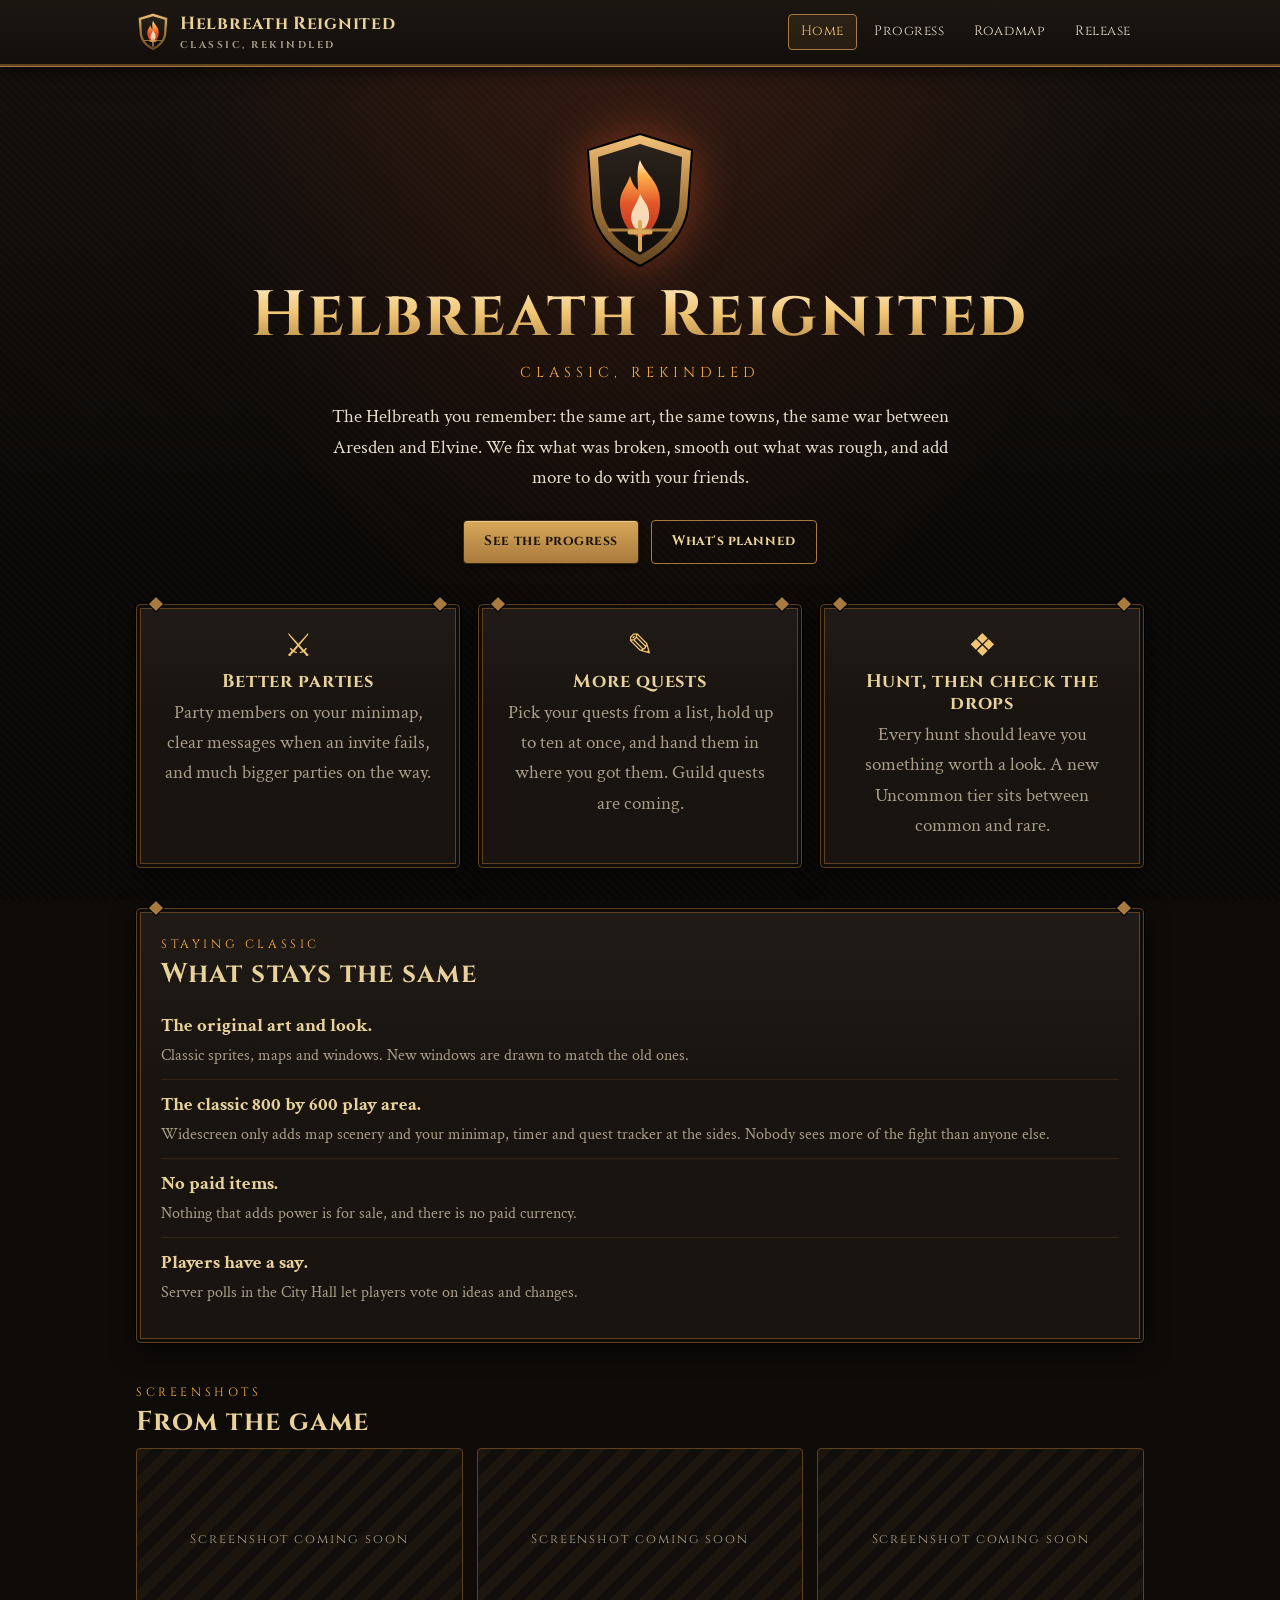
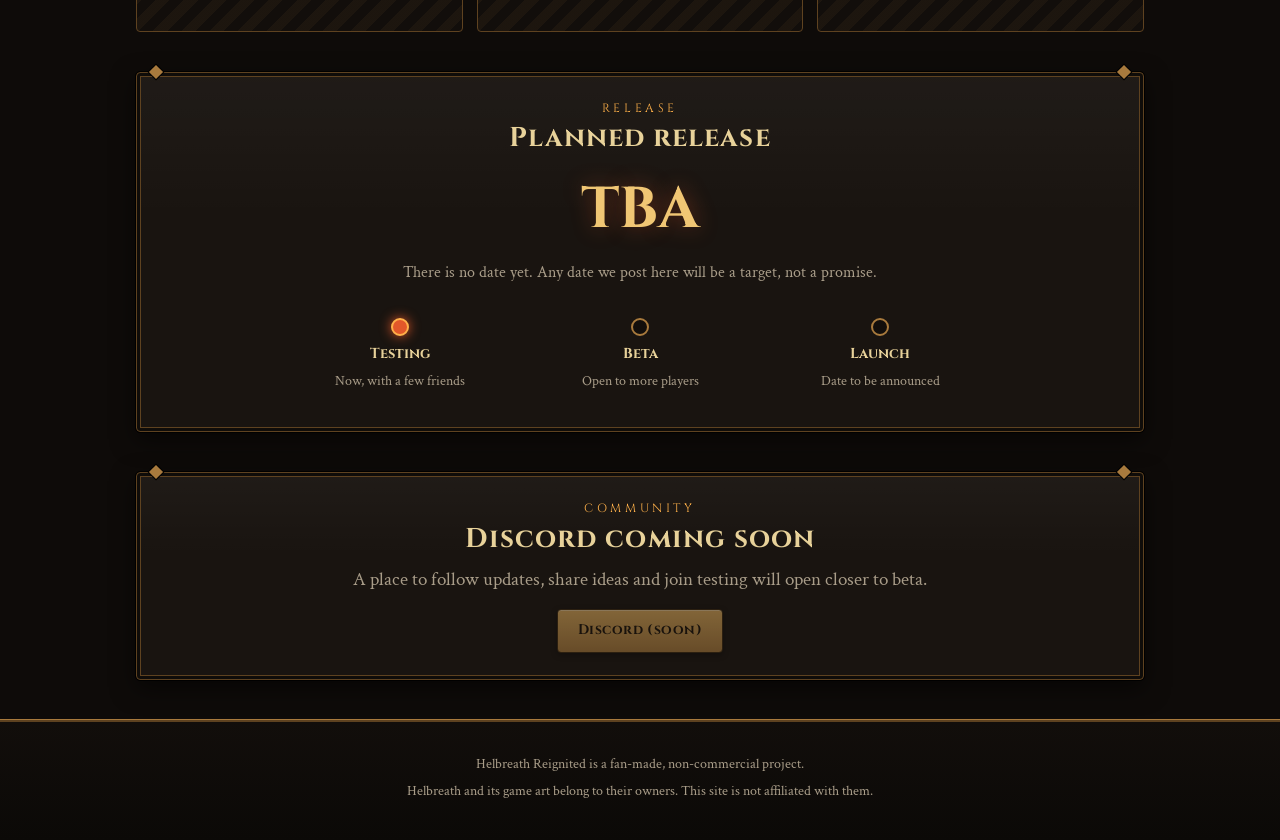
==== index.html @ b77d5510 "First version of the Helbreath Reignited website Home, Progress and Roadmap pages, release date TBA." ====
<!doctype html>
<html lang="en">
<head>
  <meta charset="utf-8">
  <meta name="viewport" content="width=device-width, initial-scale=1">
  <title>Helbreath Reignited</title>
  <meta name="description" content="Helbreath Reignited: classic Helbreath, rekindled. Better parties, more quests, and a hunt that always has something worth looking at.">
  <link rel="icon" href="img/logo.svg" type="image/svg+xml">
  <link rel="preconnect" href="https://fonts.googleapis.com">
  <link rel="preconnect" href="https://fonts.gstatic.com" crossorigin>
  <link href="https://fonts.googleapis.com/css2?family=Cinzel:wght@500;700&family=Crimson+Text:ital,wght@0,400;0,600;1,400&display=swap" rel="stylesheet">
  <link rel="stylesheet" href="style.css">
</head>
<body>
  <header class="site-header">
    <div class="wrap">
      <a class="brand" href="index.html"><img src="img/logo.svg" alt="" width="34" height="40"><span>Helbreath Reignited<small>CLASSIC, REKINDLED</small></span></a>
      <nav class="nav" aria-label="Main">
        <a href="index.html" aria-current="page">Home</a>
        <a href="progress.html">Progress</a>
        <a href="roadmap.html">Roadmap</a>
        <a href="index.html#release">Release</a>
      </nav>
    </div>
  </header>

  <main class="wrap">
    <div class="hero">
      <img class="logo" src="img/logo.svg" alt="Helbreath Reignited crest" width="120" height="140">
      <h1>Helbreath Reignited</h1>
      <p class="sub">CLASSIC, REKINDLED</p>
      <p class="lead">The Helbreath you remember: the same art, the same towns, the same war between Aresden and Elvine. We fix what was broken, smooth out what was rough, and add more to do with your friends.</p>
      <div class="cta">
        <a class="btn" href="progress.html">See the progress</a>
        <a class="btn ghost" href="roadmap.html">What's planned</a>
      </div>
    </div>

    <section>
      <div class="grid three">
        <div class="panel pillar">
          <div class="icon" aria-hidden="true">&#9876;</div>
          <h3>Better parties</h3>
          <p>Party members on your minimap, clear messages when an invite fails, and much bigger parties on the way.</p>
        </div>
        <div class="panel pillar">
          <div class="icon" aria-hidden="true">&#9998;</div>
          <h3>More quests</h3>
          <p>Pick your quests from a list, hold up to ten at once, and hand them in where you got them. Guild quests are coming.</p>
        </div>
        <div class="panel pillar">
          <div class="icon" aria-hidden="true">&#10070;</div>
          <h3>Hunt, then check the drops</h3>
          <p>Every hunt should leave you something worth a look. A new Uncommon tier sits between common and rare.</p>
        </div>
      </div>
    </section>

    <section class="panel">
      <p class="eyebrow">Staying classic</p>
      <h2>What stays the same</h2>
      <ul class="list">
        <li><strong>The original art and look.</strong><p>Classic sprites, maps and windows. New windows are drawn to match the old ones.</p></li>
        <li><strong>The classic 800 by 600 play area.</strong><p>Widescreen only adds map scenery and your minimap, timer and quest tracker at the sides. Nobody sees more of the fight than anyone else.</p></li>
        <li><strong>No paid items.</strong><p>Nothing that adds power is for sale, and there is no paid currency.</p></li>
        <li><strong>Players have a say.</strong><p>Server polls in the City Hall let players vote on ideas and changes.</p></li>
      </ul>
    </section>

    <section>
      <p class="eyebrow">Screenshots</p>
      <h2>From the game</h2>
      <div class="shots">
        <div class="shot">Screenshot coming soon</div>
        <div class="shot">Screenshot coming soon</div>
        <div class="shot">Screenshot coming soon</div>
      </div>
    </section>

    <section id="release" class="panel release">
      <p class="eyebrow">Release</p>
      <h2>Planned release</h2>
      <div class="date">TBA</div>
      <p class="note">There is no date yet. Any date we post here will be a target, not a promise.</p>
      <div class="stages">
        <div class="stage now"><div class="dot"></div><b>Testing</b><span>Now, with a few friends</span></div>
        <div class="stage"><div class="dot"></div><b>Beta</b><span>Open to more players</span></div>
        <div class="stage"><div class="dot"></div><b>Launch</b><span>Date to be announced</span></div>
      </div>
    </section>

    <section class="panel" style="text-align:center">
      <p class="eyebrow">Community</p>
      <h2>Discord coming soon</h2>
      <p style="color:var(--muted);margin:0 0 14px">A place to follow updates, share ideas and join testing will open closer to beta.</p>
      <span class="btn disabled">Discord (soon)</span>
    </section>
  </main>

  <footer class="site-footer">
    <div class="wrap">
      <p>Helbreath Reignited is a fan-made, non-commercial project.</p>
      <p>Helbreath and its game art belong to their owners. This site is not affiliated with them.</p>
    </div>
  </footer>
</body>
</html>
---- style.css ----
/* Helbreath Reignited - site styles. Plain CSS, no build step. */
:root {
  --bg: #0e0b09;
  --stone: #1c1713;
  --stone-2: #26201a;
  --panel: #191410;
  --bronze: #a87a3d;
  --bronze-hi: #d9a85a;
  --bronze-lo: #5e4220;
  --gold: #f0c674;
  --almond: #e8d29a;
  --ember: #e2582a;
  --ember-hi: #ffb14a;
  --text: #e6dccb;
  --muted: #a99d89;
  --ok: #7fbf6a;
  --test: #e8c25a;
  --plan: #7f9fd6;
  --radius: 4px;
  --wrap: 1040px;
}

* { box-sizing: border-box; }
html { scroll-behavior: smooth; }
body {
  margin: 0;
  color: var(--text);
  background-color: var(--bg);
  background-image:
    radial-gradient(ellipse at 50% -10%, rgba(226, 88, 42, 0.18), transparent 55%),
    repeating-linear-gradient(45deg, rgba(255,255,255,0.012) 0 2px, transparent 2px 6px),
    linear-gradient(180deg, #14100d, #0b0907 60%);
  background-attachment: fixed;
  font-family: "Crimson Text", Georgia, "Times New Roman", serif;
  font-size: 19px;
  line-height: 1.6;
}
img { max-width: 100%; display: block; }
a { color: var(--gold); }
a:hover { color: var(--ember-hi); }

h1, h2, h3, .brand, .nav a, .btn, .tag, .eyebrow {
  font-family: "Cinzel", Georgia, serif;
  letter-spacing: 0.04em;
}
h1, h2, h3 { color: var(--almond); line-height: 1.2; font-weight: 700; }
h2 { font-size: 1.7rem; margin: 0 0 0.6rem; }
h3 { font-size: 1.15rem; margin: 0 0 0.3rem; }

.wrap { max-width: var(--wrap); margin: 0 auto; padding: 0 16px; }

/* Header */
.site-header {
  position: sticky; top: 0; z-index: 10;
  background: linear-gradient(180deg, #1d1712, #120e0b);
  border-bottom: 2px solid var(--bronze-lo);
  box-shadow: 0 1px 0 var(--bronze), 0 6px 18px rgba(0,0,0,0.6);
}
.site-header .wrap {
  display: flex; align-items: center; justify-content: space-between;
  gap: 12px; flex-wrap: wrap; padding-top: 10px; padding-bottom: 10px;
}
.brand {
  display: flex; align-items: center; gap: 10px;
  color: var(--almond); text-decoration: none; font-weight: 700; font-size: 1.1rem;
}
.brand svg { width: 34px; height: 40px; flex: none; }
.brand small { display: block; font-size: 0.62rem; color: var(--muted); letter-spacing: 0.25em; }
.nav { display: flex; gap: 4px; flex-wrap: wrap; }
.nav a {
  color: var(--text); text-decoration: none; font-size: 0.85rem;
  padding: 6px 12px; border: 1px solid transparent; border-radius: var(--radius);
}
.nav a:hover { border-color: var(--bronze-lo); color: var(--gold); }
.nav a[aria-current="page"] {
  border-color: var(--bronze); color: var(--gold);
  background: rgba(168, 122, 61, 0.12);
}

/* Hero */
.hero { text-align: center; padding: 64px 0 40px; }
.hero .logo { width: 120px; height: 140px; margin: 0 auto 8px; filter: drop-shadow(0 0 24px rgba(226,88,42,0.45)); }
.hero h1 {
  font-size: clamp(2.2rem, 7vw, 4rem); margin: 0;
  background: linear-gradient(180deg, #fff1cf, var(--gold) 45%, var(--bronze) 100%);
  -webkit-background-clip: text; background-clip: text; color: transparent;
  text-shadow: none;
}
.hero .sub { font-family: "Cinzel", serif; color: var(--ember-hi); letter-spacing: 0.35em; font-size: 0.9rem; margin: 6px 0 18px; }
.hero p.lead { max-width: 640px; margin: 0 auto 26px; font-size: 1.2rem; color: var(--text); }
.cta { display: flex; gap: 12px; justify-content: center; flex-wrap: wrap; }

.btn {
  display: inline-block; text-decoration: none; font-size: 0.85rem; font-weight: 700;
  padding: 10px 20px; border-radius: var(--radius);
  color: #1a120a; background: linear-gradient(180deg, var(--bronze-hi), var(--bronze));
  border: 1px solid #3a2810; box-shadow: inset 0 1px 0 rgba(255,255,255,0.35), 0 2px 6px rgba(0,0,0,0.5);
}
.btn:hover { color: #1a120a; background: linear-gradient(180deg, #f2c27a, var(--bronze-hi)); }
.btn.ghost { color: var(--almond); background: transparent; border-color: var(--bronze); box-shadow: none; }
.btn.ghost:hover { color: var(--gold); background: rgba(168,122,61,0.12); }
.btn.disabled { opacity: 0.55; pointer-events: none; }

/* Stone panel, like the game's dialog frames */
.panel {
  position: relative;
  background:
    linear-gradient(180deg, rgba(255,255,255,0.03), transparent 40%),
    var(--panel);
  border: 1px solid var(--bronze-lo);
  outline: 1px solid #000; outline-offset: 0;
  box-shadow: inset 0 0 0 3px #0f0c09, inset 0 0 0 4px var(--bronze-lo), 0 8px 24px rgba(0,0,0,0.55);
  border-radius: var(--radius);
  padding: 26px 24px;
}
.panel::before, .panel::after {
  content: ""; position: absolute; width: 10px; height: 10px;
  background: var(--bronze); transform: rotate(45deg); top: -6px;
  box-shadow: 0 0 0 1px #000;
}
.panel::before { left: 14px; }
.panel::after { right: 14px; }

section { margin: 0 0 40px; }
.eyebrow { color: var(--ember-hi); font-size: 0.75rem; letter-spacing: 0.3em; text-transform: uppercase; margin: 0 0 4px; }
.page-title { padding: 44px 0 20px; text-align: center; }
.page-title h1 { font-size: clamp(1.9rem, 5vw, 2.8rem); margin: 0 0 6px; }
.page-title p { color: var(--muted); max-width: 640px; margin: 0 auto; }

.grid { display: grid; gap: 18px; }
.grid.three { grid-template-columns: repeat(auto-fit, minmax(240px, 1fr)); }
.grid.two { grid-template-columns: repeat(auto-fit, minmax(300px, 1fr)); }

.pillar { text-align: center; }
.pillar .icon { font-size: 2rem; line-height: 1; margin-bottom: 8px; color: var(--gold); }
.pillar p { margin: 0; color: var(--muted); }

/* Screenshot placeholders */
.shots { display: grid; gap: 14px; grid-template-columns: repeat(auto-fit, minmax(240px, 1fr)); }
.shot {
  aspect-ratio: 16 / 9; border: 1px solid var(--bronze-lo); border-radius: var(--radius);
  background:
    repeating-linear-gradient(135deg, rgba(168,122,61,0.07) 0 10px, transparent 10px 20px),
    #120e0b;
  display: flex; align-items: center; justify-content: center;
  color: var(--muted); font-family: "Cinzel", serif; font-size: 0.8rem; letter-spacing: 0.15em;
  overflow: hidden;
}
.shot img { width: 100%; height: 100%; object-fit: cover; }

/* Release */
.release { text-align: center; }
.release .date {
  font-family: "Cinzel", serif; font-size: clamp(2.4rem, 8vw, 3.6rem); font-weight: 700;
  color: var(--gold); margin: 4px 0; text-shadow: 0 0 22px rgba(226,88,42,0.4);
}
.release .note { color: var(--muted); font-size: 1rem; margin: 0 0 22px; }
.stages { display: flex; justify-content: center; gap: 0; flex-wrap: wrap; margin: 0 auto; max-width: 720px; }
.stage { flex: 1 1 160px; padding: 10px 8px; position: relative; }
.stage .dot {
  width: 18px; height: 18px; margin: 0 auto 6px; border-radius: 50%;
  border: 2px solid var(--bronze); background: #120e0b;
}
.stage.now .dot { background: var(--ember); border-color: var(--ember-hi); box-shadow: 0 0 12px var(--ember); }
.stage.done .dot { background: var(--bronze); }
.stage b { display: block; font-family: "Cinzel", serif; color: var(--almond); font-size: 0.9rem; }
.stage span { color: var(--muted); font-size: 0.9rem; }

/* Status lists */
.tag {
  display: inline-block; font-size: 0.68rem; font-weight: 700; letter-spacing: 0.12em;
  text-transform: uppercase; padding: 2px 8px; border-radius: 3px; vertical-align: middle;
  border: 1px solid currentColor;
}
.tag.ok { color: var(--ok); }
.tag.test { color: var(--test); }
.tag.plan { color: var(--plan); }
.tag.idea { color: var(--muted); }

.list { list-style: none; margin: 0; padding: 0; }
.list li { padding: 10px 0; border-top: 1px solid rgba(168,122,61,0.18); }
.list li:first-child { border-top: 0; }
.list li strong { color: var(--almond); }
.list li p { margin: 2px 0 0; color: var(--muted); font-size: 1rem; }

.legend { display: flex; gap: 14px; flex-wrap: wrap; justify-content: center; margin: 0 0 24px; color: var(--muted); font-size: 0.95rem; }

/* Dev log */
.log { border-left: 2px solid var(--bronze-lo); margin-left: 6px; padding-left: 20px; }
.log-entry { position: relative; margin-bottom: 26px; }
.log-entry::before {
  content: ""; position: absolute; left: -27px; top: 8px; width: 10px; height: 10px;
  background: var(--bronze); transform: rotate(45deg); box-shadow: 0 0 0 2px var(--bg);
}
.log-entry time { font-family: "Cinzel", serif; color: var(--ember-hi); font-size: 0.85rem; letter-spacing: 0.1em; }
.log-entry ul { margin: 6px 0 0; padding-left: 20px; }
.log-entry li { margin: 3px 0; }

.callout { border-left: 3px solid var(--ember); padding: 10px 16px; background: rgba(226,88,42,0.07); margin: 0 0 24px; }

/* Footer */
.site-footer {
  margin-top: 40px; padding: 26px 0 34px; text-align: center; color: var(--muted); font-size: 0.9rem;
  border-top: 2px solid var(--bronze-lo); box-shadow: 0 -1px 0 var(--bronze);
  background: linear-gradient(180deg, #120e0b, #0b0907);
}
.site-footer p { margin: 4px 0; }

@media (max-width: 560px) {
  body { font-size: 17px; }
  .site-header .wrap { justify-content: center; }
  .panel { padding: 22px 16px; }
  .hero { padding-top: 40px; }
}
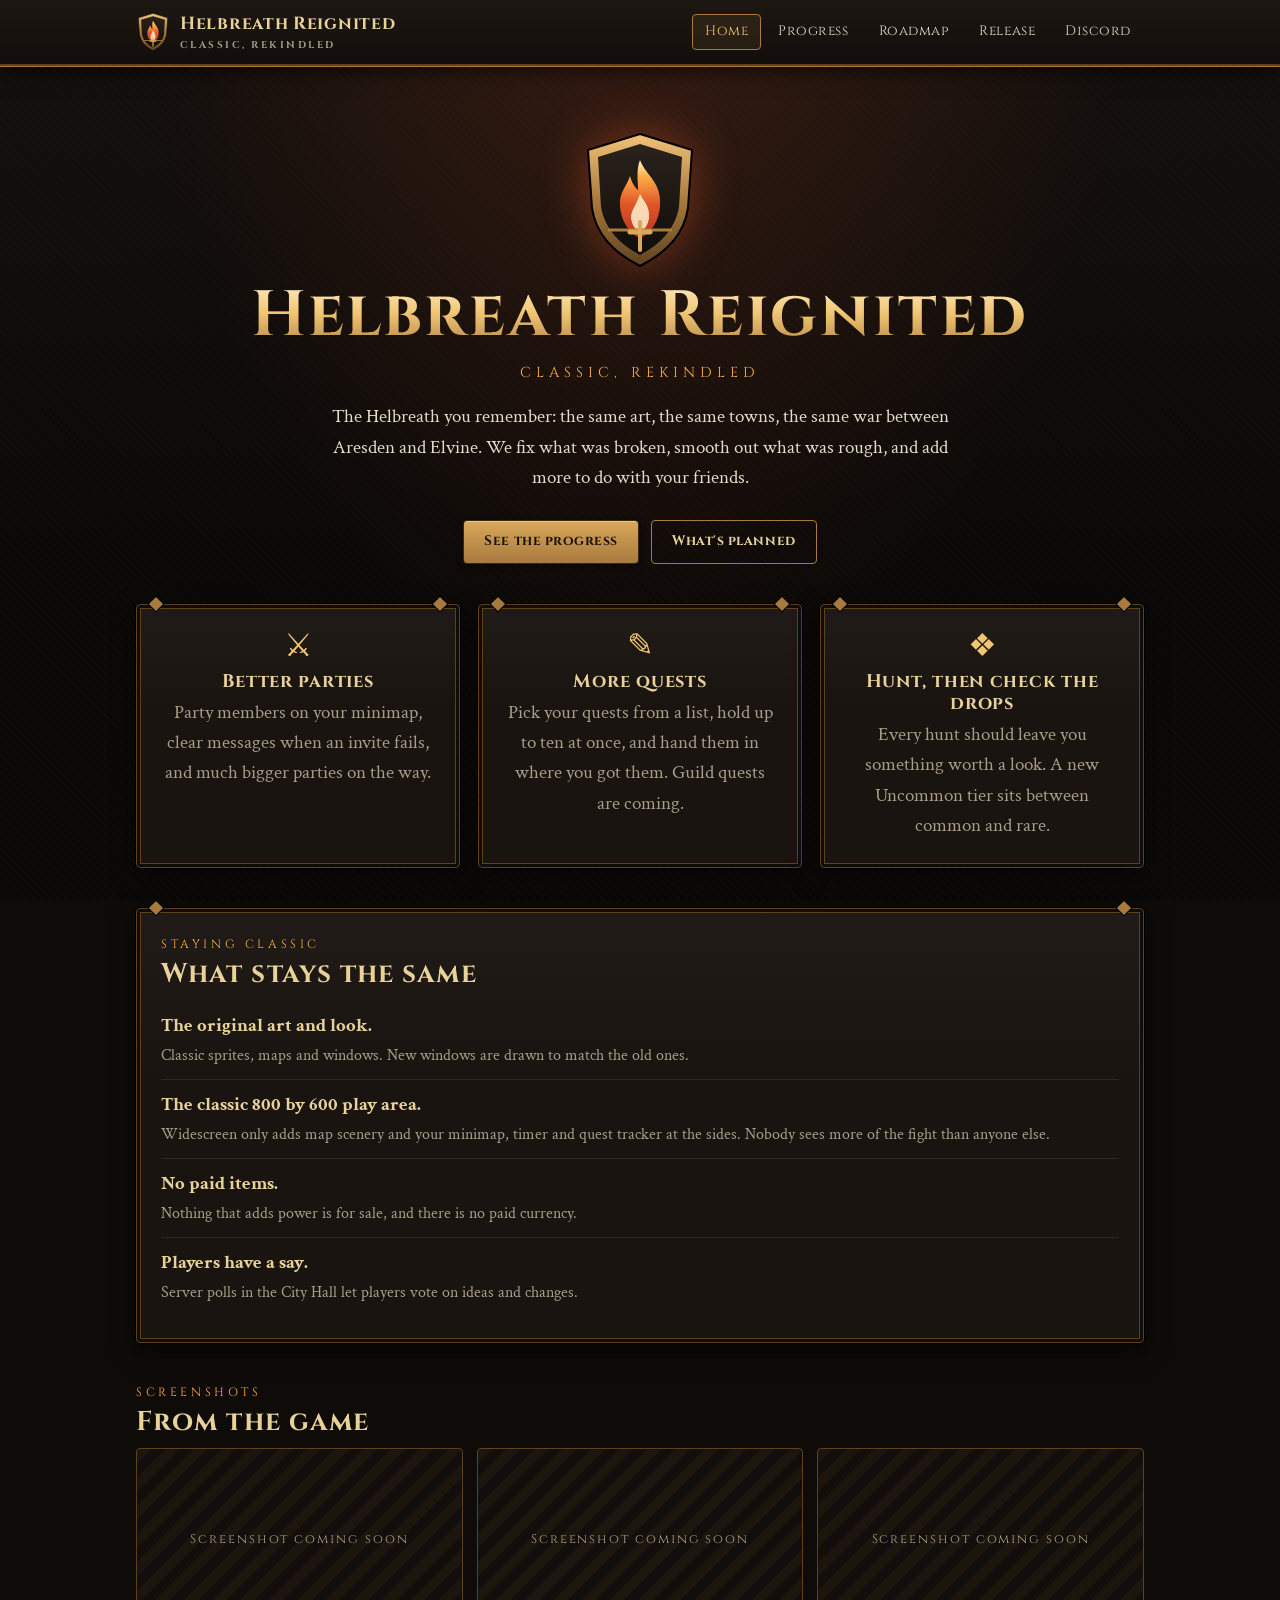
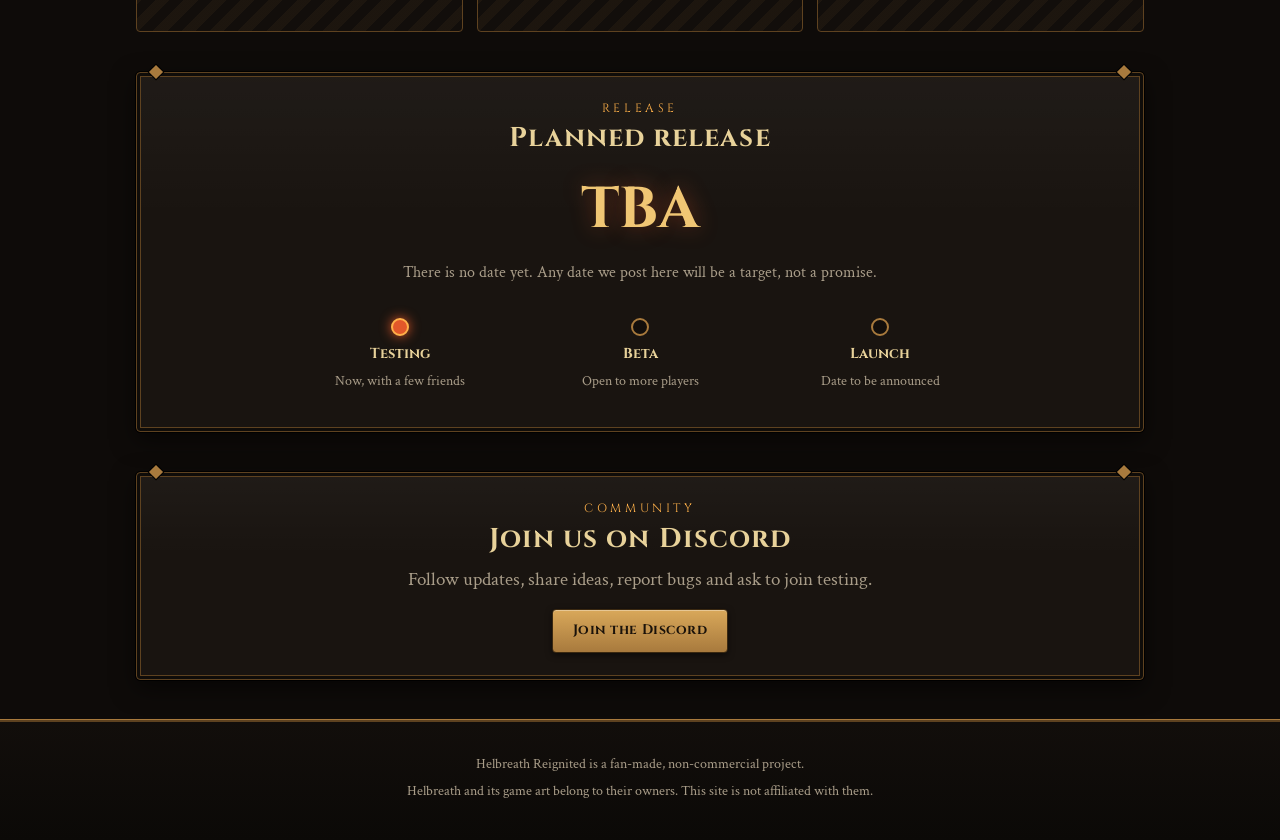
==== commit 7731fa26: "Add the Discord invite to the site Co-Authored-By: Claude Opus 5.5 <noreply@anthropic.com>" ====
--- a/index.html
+++ b/index.html
@@ -20,6 +20,7 @@
         <a href="progress.html">Progress</a>
         <a href="roadmap.html">Roadmap</a>
         <a href="index.html#release">Release</a>
+        <a href="https://discord.gg/uV5yuFQMHM" target="_blank" rel="noopener">Discord</a>
       </nav>
     </div>
   </header>
@@ -91,9 +92,9 @@
 
     <section class="panel" style="text-align:center">
       <p class="eyebrow">Community</p>
-      <h2>Discord coming soon</h2>
-      <p style="color:var(--muted);margin:0 0 14px">A place to follow updates, share ideas and join testing will open closer to beta.</p>
-      <span class="btn disabled">Discord (soon)</span>
+      <h2>Join us on Discord</h2>
+      <p style="color:var(--muted);margin:0 0 14px">Follow updates, share ideas, report bugs and ask to join testing.</p>
+      <a class="btn" href="https://discord.gg/uV5yuFQMHM" target="_blank" rel="noopener">Join the Discord</a>
     </section>
   </main>
 
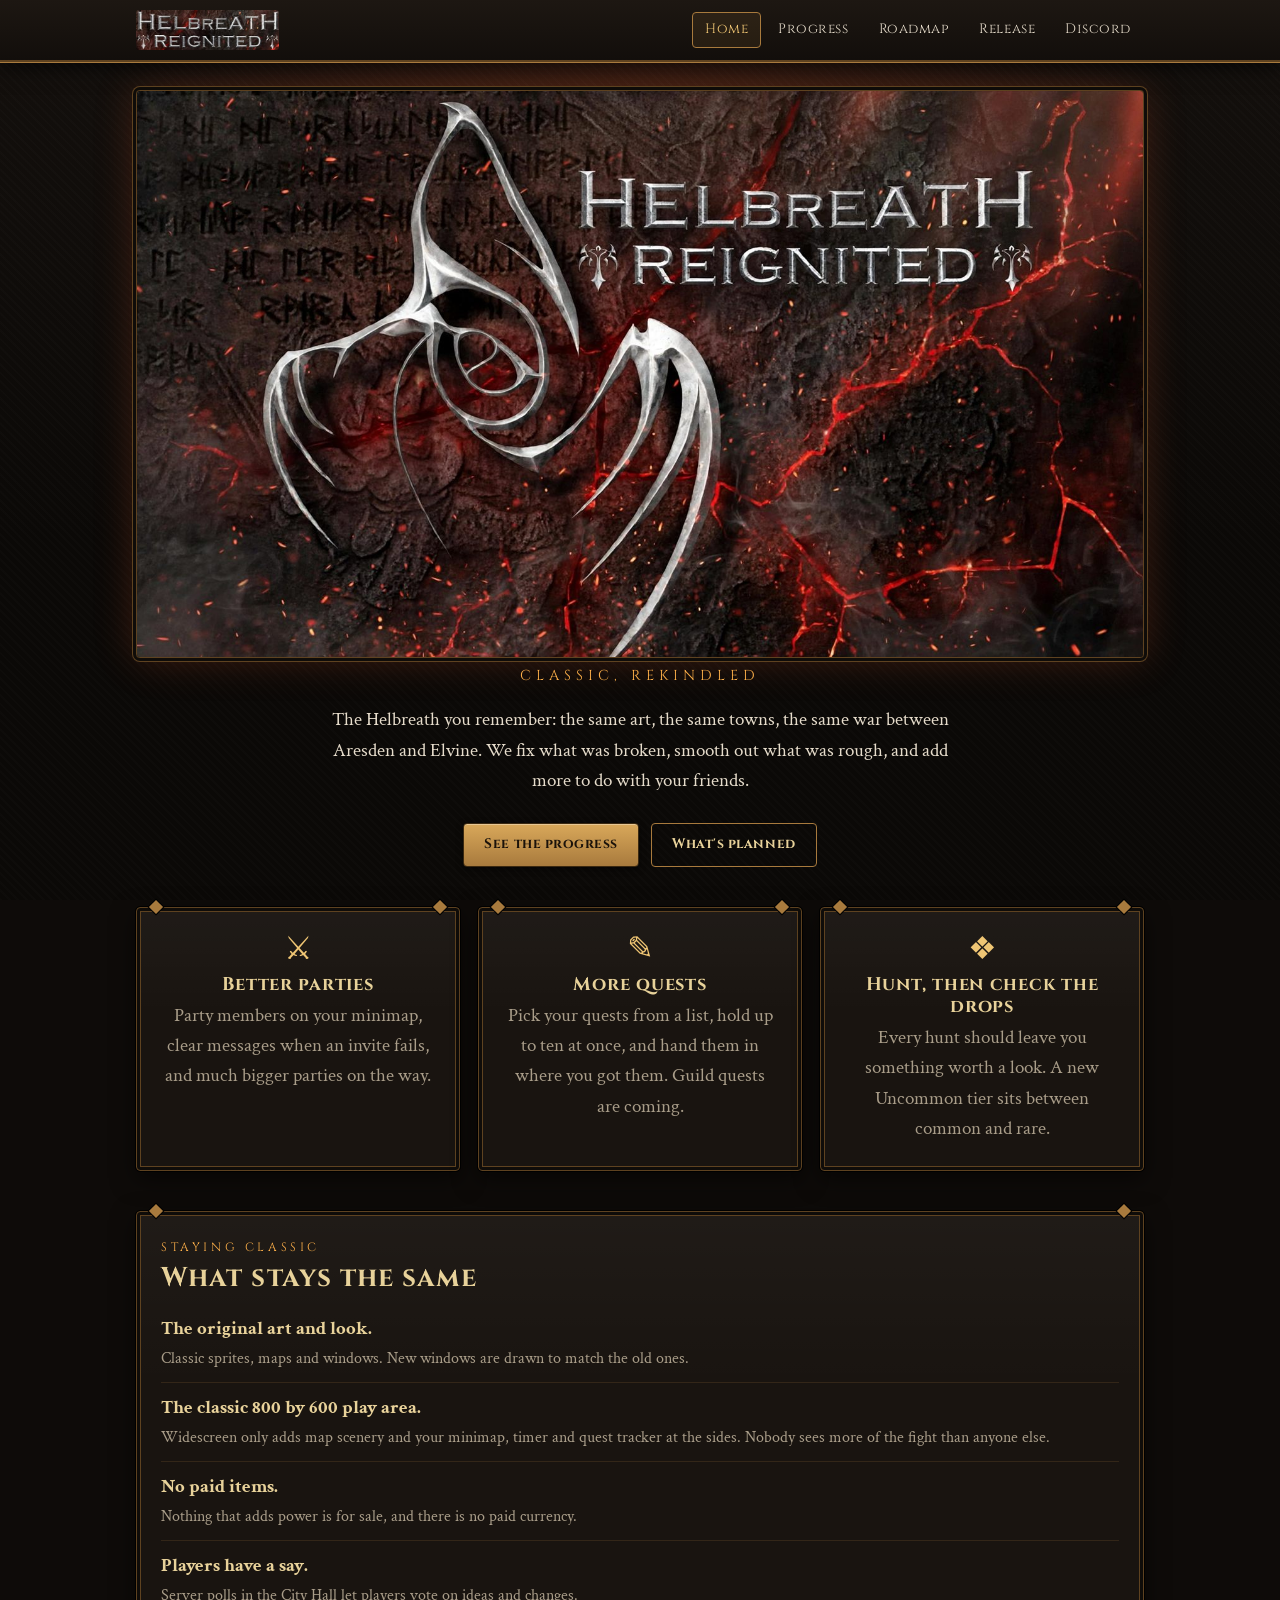
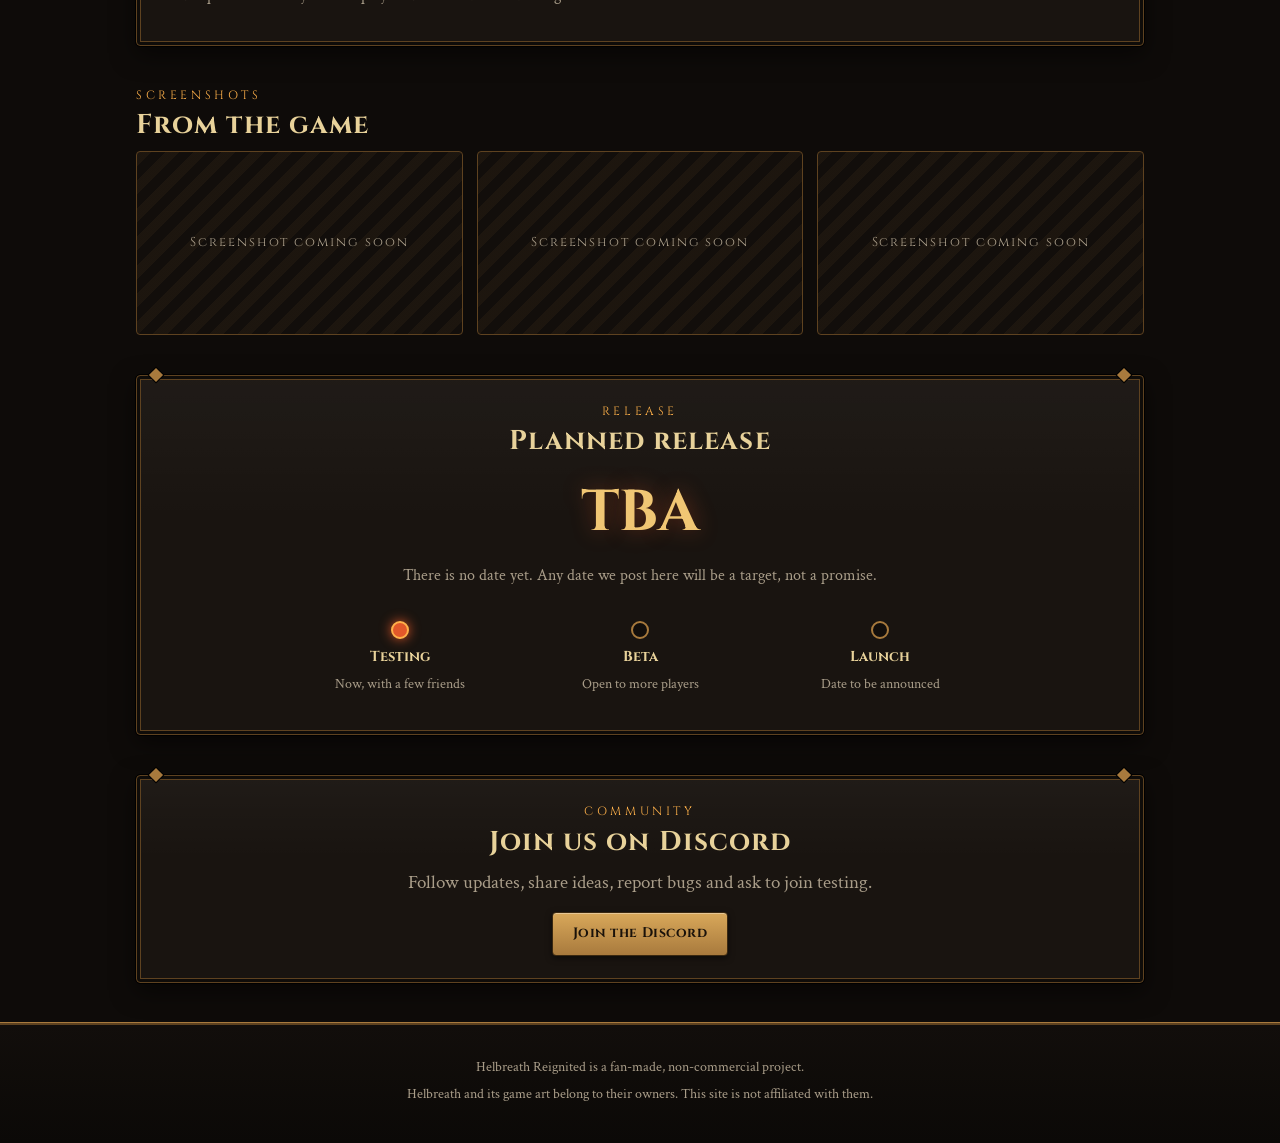
==== commit 4bdfcdd5: "Use the Reignited title art for the banner, logo and icon Co-Authored-By: Claude Opus 5.5 <noreply@a" ====
--- a/index.html
+++ b/index.html
@@ -5,7 +5,7 @@
   <meta name="viewport" content="width=device-width, initial-scale=1">
   <title>Helbreath Reignited</title>
   <meta name="description" content="Helbreath Reignited: classic Helbreath, rekindled. Better parties, more quests, and a hunt that always has something worth looking at.">
-  <link rel="icon" href="img/logo.svg" type="image/svg+xml">
+  <link rel="icon" href="img/favicon.png" type="image/png">
   <link rel="preconnect" href="https://fonts.googleapis.com">
   <link rel="preconnect" href="https://fonts.gstatic.com" crossorigin>
   <link href="https://fonts.googleapis.com/css2?family=Cinzel:wght@500;700&family=Crimson+Text:ital,wght@0,400;0,600;1,400&display=swap" rel="stylesheet">
@@ -14,7 +14,7 @@
 <body>
   <header class="site-header">
     <div class="wrap">
-      <a class="brand" href="index.html"><img src="img/logo.svg" alt="" width="34" height="40"><span>Helbreath Reignited<small>CLASSIC, REKINDLED</small></span></a>
+      <a class="brand" href="index.html"><img src="img/title.jpg" alt="Helbreath Reignited" width="144" height="40"></a>
       <nav class="nav" aria-label="Main">
         <a href="index.html" aria-current="page">Home</a>
         <a href="progress.html">Progress</a>
@@ -27,8 +27,8 @@
 
   <main class="wrap">
     <div class="hero">
-      <img class="logo" src="img/logo.svg" alt="Helbreath Reignited crest" width="120" height="140">
-      <h1>Helbreath Reignited</h1>
+      <h1 class="visually-hidden">Helbreath Reignited</h1>
+      <img class="hero-art" src="img/hero.jpg" alt="Helbreath Reignited title art" width="1600" height="900">
       <p class="sub">CLASSIC, REKINDLED</p>
       <p class="lead">The Helbreath you remember: the same art, the same towns, the same war between Aresden and Elvine. We fix what was broken, smooth out what was rough, and add more to do with your friends.</p>
       <div class="cta">
--- a/style.css
+++ b/style.css
@@ -64,7 +64,16 @@
   display: flex; align-items: center; gap: 10px;
   color: var(--almond); text-decoration: none; font-weight: 700; font-size: 1.1rem;
 }
-.brand svg { width: 34px; height: 40px; flex: none; }
+.brand img { height: 40px; width: auto; border-radius: 3px; }
+.hero-art {
+  width: 100%; height: auto; margin: 0 auto 4px; border-radius: var(--radius);
+  border: 1px solid var(--bronze-lo);
+  box-shadow: 0 0 0 3px #0f0c09, 0 0 0 4px var(--bronze-lo), 0 0 40px rgba(226,88,42,0.25);
+}
+.visually-hidden {
+  position: absolute; width: 1px; height: 1px; overflow: hidden;
+  clip: rect(0 0 0 0); white-space: nowrap;
+}
 .brand small { display: block; font-size: 0.62rem; color: var(--muted); letter-spacing: 0.25em; }
 .nav { display: flex; gap: 4px; flex-wrap: wrap; }
 .nav a {
@@ -78,7 +87,7 @@
 }
 
 /* Hero */
-.hero { text-align: center; padding: 64px 0 40px; }
+.hero { text-align: center; padding: 28px 0 40px; }
 .hero .logo { width: 120px; height: 140px; margin: 0 auto 8px; filter: drop-shadow(0 0 24px rgba(226,88,42,0.45)); }
 .hero h1 {
   font-size: clamp(2.2rem, 7vw, 4rem); margin: 0;
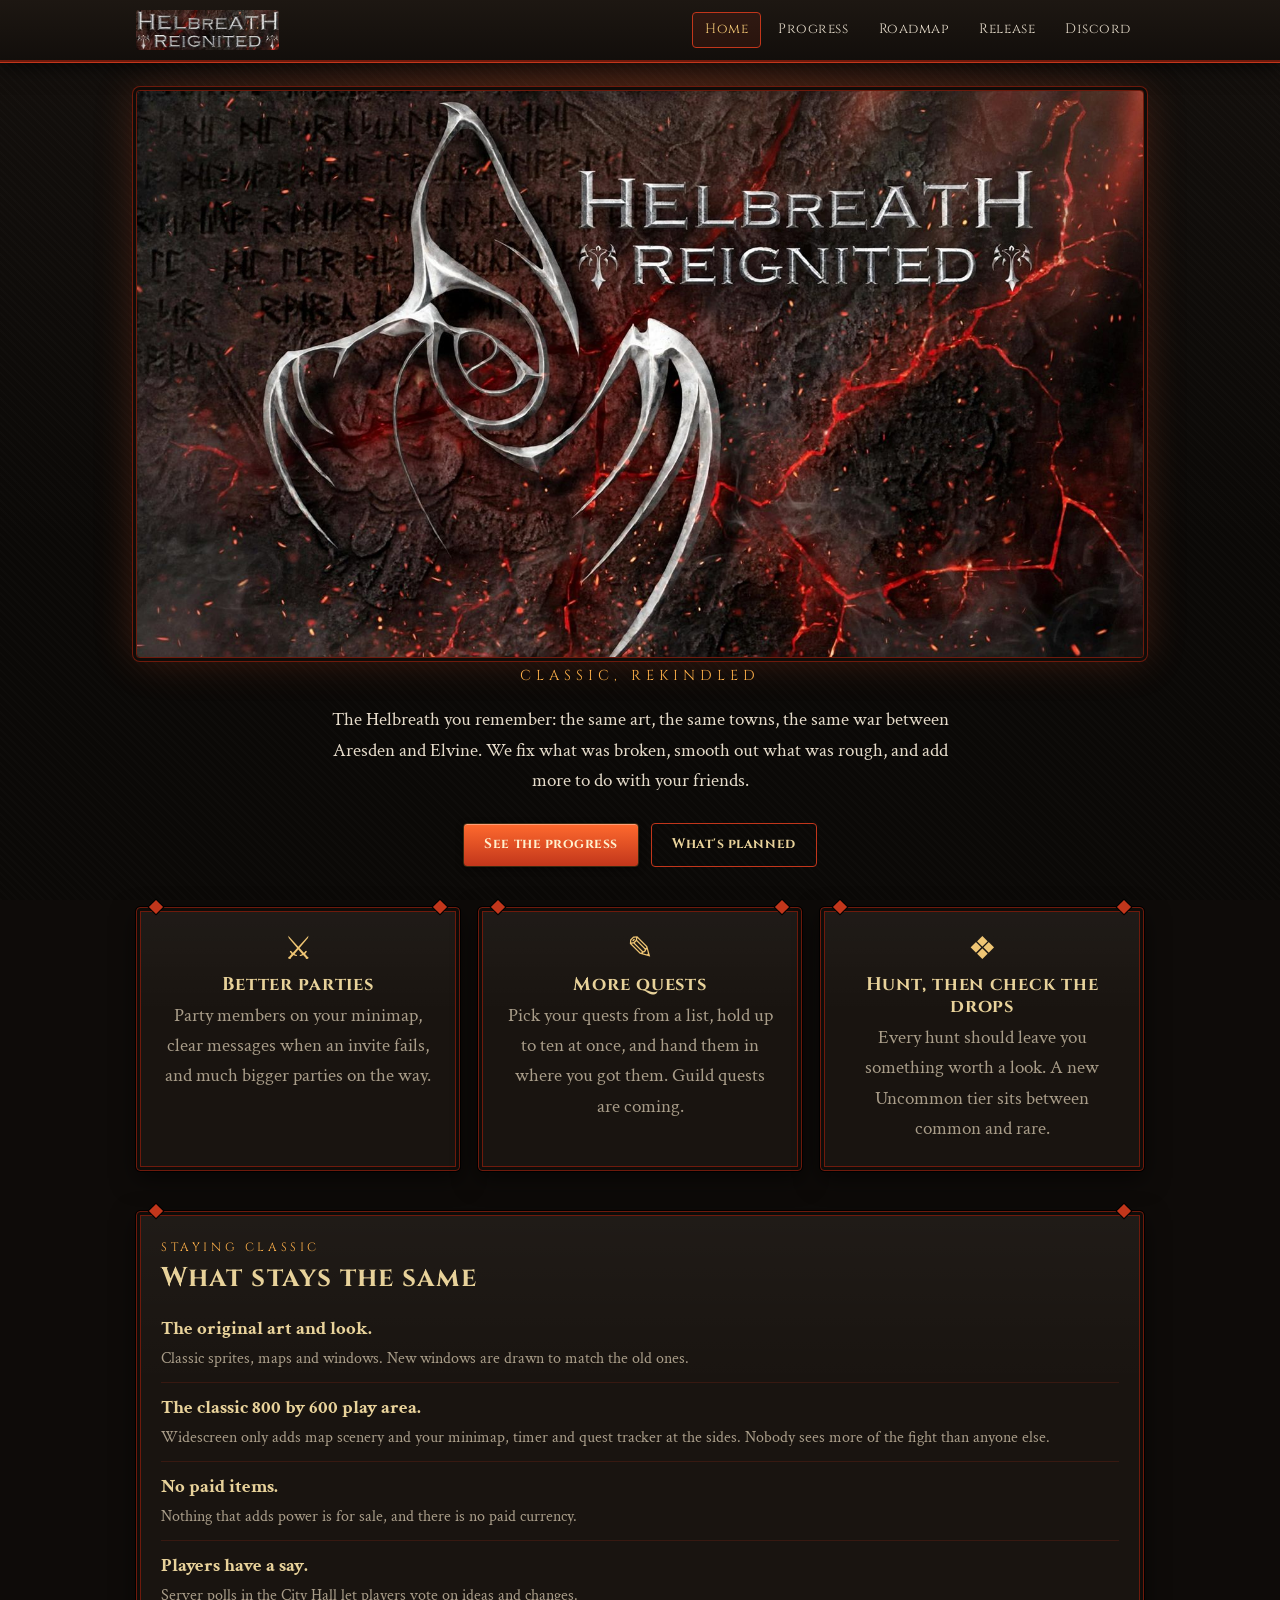
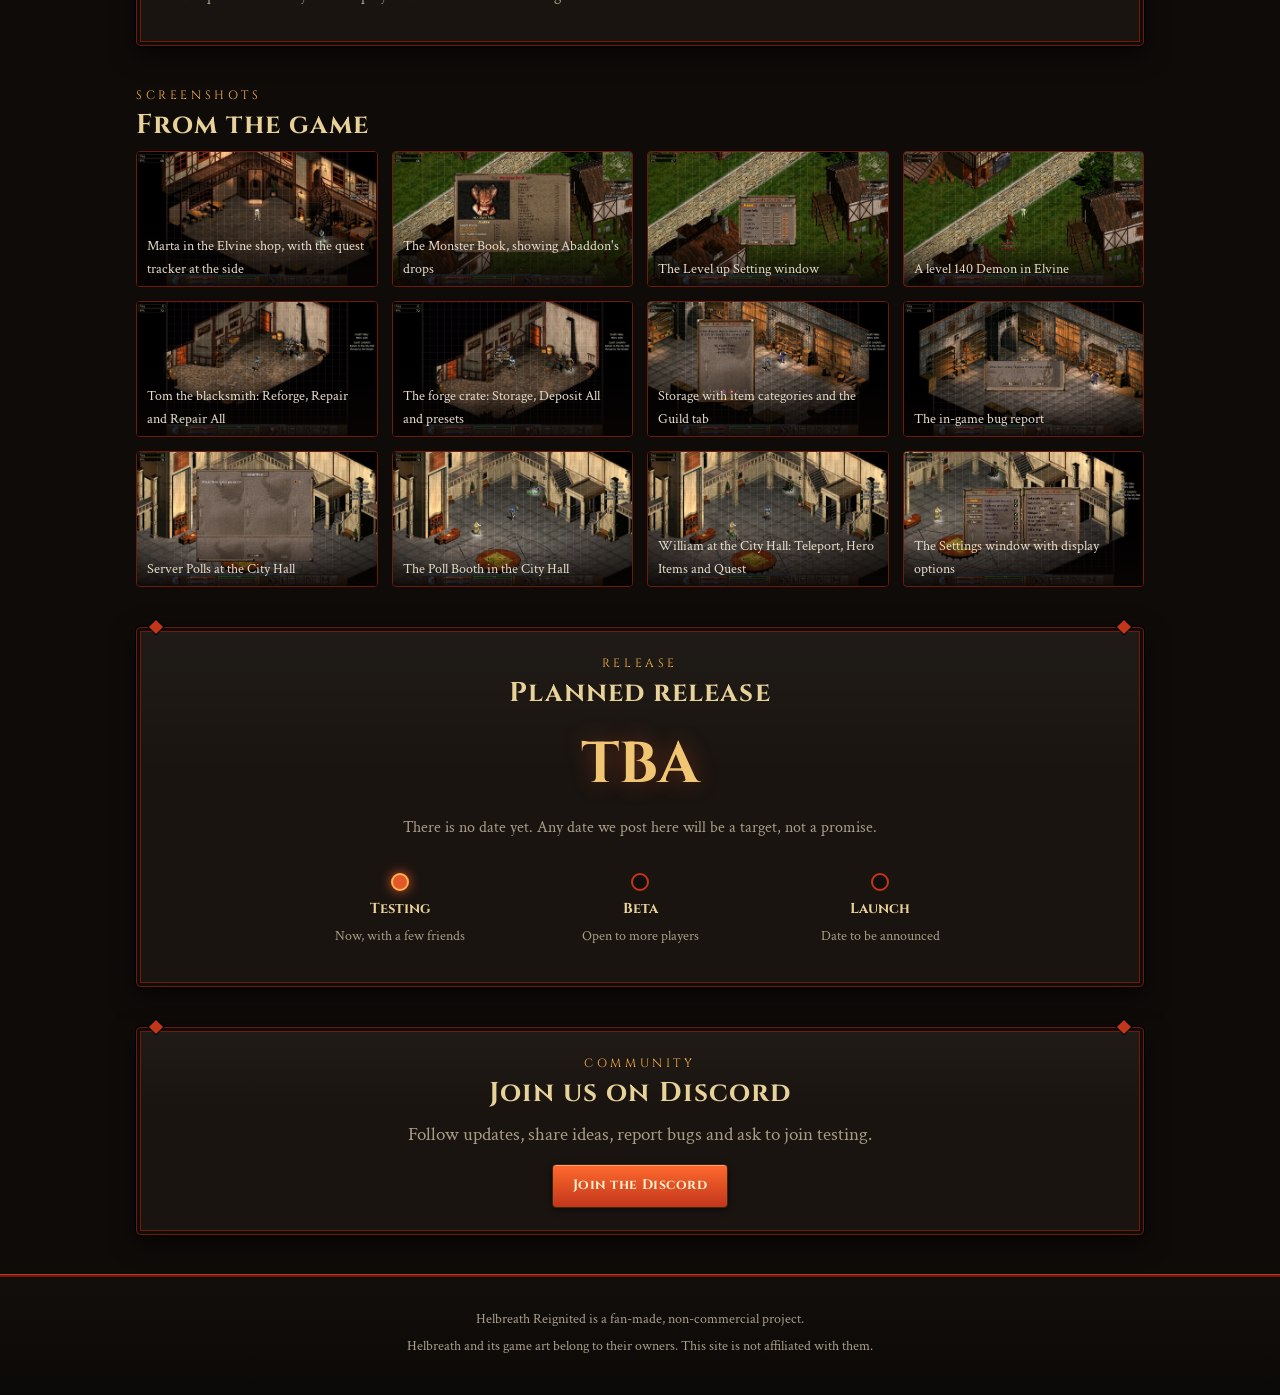
==== commit 629d69bd: "Add screenshots and switch the frames to lava red Co-Authored-By: Claude Opus 5.5 <noreply@anthropic" ====
--- a/index.html
+++ b/index.html
@@ -72,9 +72,18 @@
       <p class="eyebrow">Screenshots</p>
       <h2>From the game</h2>
       <div class="shots">
-        <div class="shot">Screenshot coming soon</div>
-        <div class="shot">Screenshot coming soon</div>
-        <div class="shot">Screenshot coming soon</div>
+        <a class="shot" href="img/shots/shot-200.jpg" target="_blank" rel="noopener"><img src="img/shots/shot-200.jpg" alt="Marta in the Elvine shop, with the quest tracker at the side" loading="lazy" width="1066" height="600"><span>Marta in the Elvine shop, with the quest tracker at the side</span></a>
+        <a class="shot" href="img/shots/shot-201.jpg" target="_blank" rel="noopener"><img src="img/shots/shot-201.jpg" alt="The Monster Book, showing Abaddon's drops" loading="lazy" width="1066" height="600"><span>The Monster Book, showing Abaddon's drops</span></a>
+        <a class="shot" href="img/shots/shot-202.jpg" target="_blank" rel="noopener"><img src="img/shots/shot-202.jpg" alt="The Level up Setting window" loading="lazy" width="1066" height="600"><span>The Level up Setting window</span></a>
+        <a class="shot" href="img/shots/shot-203.jpg" target="_blank" rel="noopener"><img src="img/shots/shot-203.jpg" alt="A level 140 Demon in Elvine" loading="lazy" width="1066" height="600"><span>A level 140 Demon in Elvine</span></a>
+        <a class="shot" href="img/shots/shot-204.jpg" target="_blank" rel="noopener"><img src="img/shots/shot-204.jpg" alt="Tom the blacksmith: Reforge, Repair and Repair All" loading="lazy" width="1066" height="600"><span>Tom the blacksmith: Reforge, Repair and Repair All</span></a>
+        <a class="shot" href="img/shots/shot-205.jpg" target="_blank" rel="noopener"><img src="img/shots/shot-205.jpg" alt="The forge crate: Storage, Deposit All and presets" loading="lazy" width="1066" height="600"><span>The forge crate: Storage, Deposit All and presets</span></a>
+        <a class="shot" href="img/shots/shot-206.jpg" target="_blank" rel="noopener"><img src="img/shots/shot-206.jpg" alt="Storage with item categories and the Guild tab" loading="lazy" width="1066" height="600"><span>Storage with item categories and the Guild tab</span></a>
+        <a class="shot" href="img/shots/shot-207.jpg" target="_blank" rel="noopener"><img src="img/shots/shot-207.jpg" alt="The in-game bug report" loading="lazy" width="1066" height="600"><span>The in-game bug report</span></a>
+        <a class="shot" href="img/shots/shot-208.jpg" target="_blank" rel="noopener"><img src="img/shots/shot-208.jpg" alt="Server Polls at the City Hall" loading="lazy" width="1066" height="600"><span>Server Polls at the City Hall</span></a>
+        <a class="shot" href="img/shots/shot-209.jpg" target="_blank" rel="noopener"><img src="img/shots/shot-209.jpg" alt="The Poll Booth in the City Hall" loading="lazy" width="1066" height="600"><span>The Poll Booth in the City Hall</span></a>
+        <a class="shot" href="img/shots/shot-210.jpg" target="_blank" rel="noopener"><img src="img/shots/shot-210.jpg" alt="William at the City Hall: Teleport, Hero Items and Quest" loading="lazy" width="1066" height="600"><span>William at the City Hall: Teleport, Hero Items and Quest</span></a>
+        <a class="shot" href="img/shots/shot-211.jpg" target="_blank" rel="noopener"><img src="img/shots/shot-211.jpg" alt="The Settings window with display options" loading="lazy" width="1066" height="600"><span>The Settings window with display options</span></a>
       </div>
     </section>
 
--- a/style.css
+++ b/style.css
@@ -4,9 +4,10 @@
   --stone: #1c1713;
   --stone-2: #26201a;
   --panel: #191410;
-  --bronze: #a87a3d;
-  --bronze-hi: #d9a85a;
-  --bronze-lo: #5e4220;
+  /* Frame color: lava red, matching the title art */
+  --bronze: #c2361b;
+  --bronze-hi: #ff6a2e;
+  --bronze-lo: #6e1a0c;
   --gold: #f0c674;
   --almond: #e8d29a;
   --ember: #e2582a;
@@ -83,7 +84,7 @@
 .nav a:hover { border-color: var(--bronze-lo); color: var(--gold); }
 .nav a[aria-current="page"] {
   border-color: var(--bronze); color: var(--gold);
-  background: rgba(168, 122, 61, 0.12);
+  background: rgba(194,54,27, 0.12);
 }
 
 /* Hero */
@@ -102,12 +103,12 @@
 .btn {
   display: inline-block; text-decoration: none; font-size: 0.85rem; font-weight: 700;
   padding: 10px 20px; border-radius: var(--radius);
-  color: #1a120a; background: linear-gradient(180deg, var(--bronze-hi), var(--bronze));
+  color: #fff1cf; background: linear-gradient(180deg, var(--bronze-hi), var(--bronze));
   border: 1px solid #3a2810; box-shadow: inset 0 1px 0 rgba(255,255,255,0.35), 0 2px 6px rgba(0,0,0,0.5);
 }
-.btn:hover { color: #1a120a; background: linear-gradient(180deg, #f2c27a, var(--bronze-hi)); }
+.btn:hover { color: #fff; background: linear-gradient(180deg, #ff8a4a, var(--bronze-hi)); }
 .btn.ghost { color: var(--almond); background: transparent; border-color: var(--bronze); box-shadow: none; }
-.btn.ghost:hover { color: var(--gold); background: rgba(168,122,61,0.12); }
+.btn.ghost:hover { color: var(--gold); background: rgba(194,54,27,0.12); }
 .btn.disabled { opacity: 0.55; pointer-events: none; }
 
 /* Stone panel, like the game's dialog frames */
@@ -149,13 +150,22 @@
 .shot {
   aspect-ratio: 16 / 9; border: 1px solid var(--bronze-lo); border-radius: var(--radius);
   background:
-    repeating-linear-gradient(135deg, rgba(168,122,61,0.07) 0 10px, transparent 10px 20px),
+    repeating-linear-gradient(135deg, rgba(194,54,27,0.07) 0 10px, transparent 10px 20px),
     #120e0b;
   display: flex; align-items: center; justify-content: center;
   color: var(--muted); font-family: "Cinzel", serif; font-size: 0.8rem; letter-spacing: 0.15em;
   overflow: hidden;
 }
-.shot img { width: 100%; height: 100%; object-fit: cover; }
+.shot img { width: 100%; height: 100%; object-fit: cover; transition: transform .25s; }
+a.shot { position: relative; text-decoration: none; }
+a.shot:hover img { transform: scale(1.04); }
+a.shot span {
+  position: absolute; left: 0; right: 0; bottom: 0; padding: 18px 10px 6px;
+  font-family: "Crimson Text", Georgia, serif; font-size: 0.9rem; letter-spacing: 0;
+  color: var(--text); text-align: left;
+  background: linear-gradient(transparent, rgba(8,4,3,0.9));
+}
+a.shot:hover { border-color: var(--bronze); }
 
 /* Release */
 .release { text-align: center; }
@@ -187,7 +197,7 @@
 .tag.idea { color: var(--muted); }
 
 .list { list-style: none; margin: 0; padding: 0; }
-.list li { padding: 10px 0; border-top: 1px solid rgba(168,122,61,0.18); }
+.list li { padding: 10px 0; border-top: 1px solid rgba(194,54,27,0.18); }
 .list li:first-child { border-top: 0; }
 .list li strong { color: var(--almond); }
 .list li p { margin: 2px 0 0; color: var(--muted); font-size: 1rem; }
